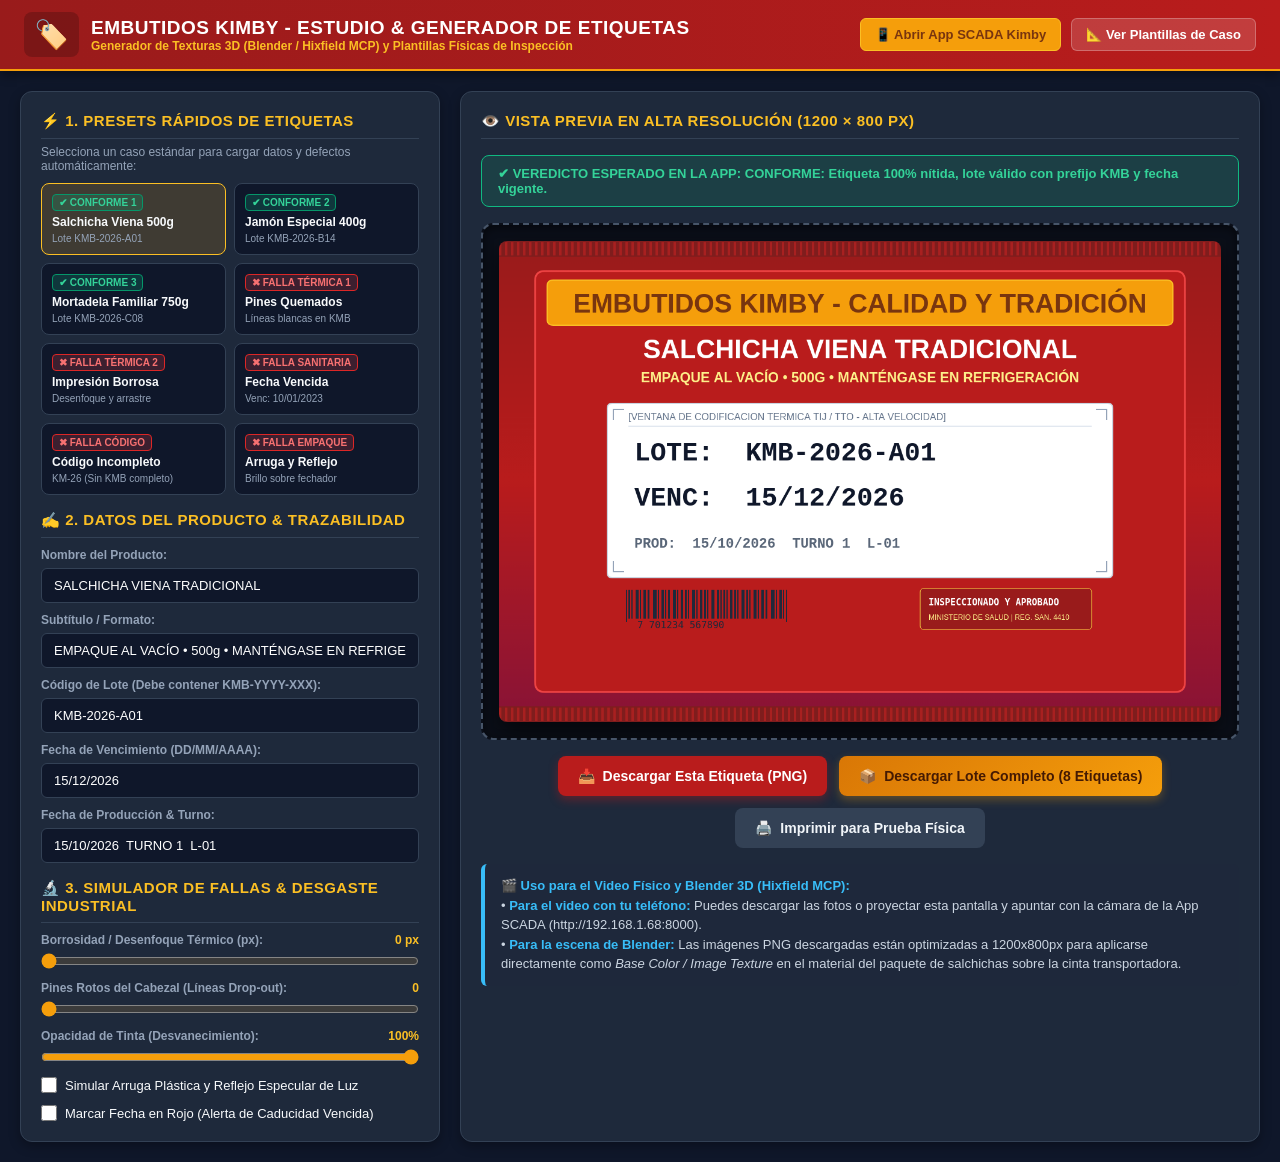
==== generador.html @ b0fef4cc "feat: Sistema de Control de Calidad y Trazabilidad OCR Kimby (ULSA 2026)" ====
<!DOCTYPE html>
<html lang="es">
<head>
    <meta charset="UTF-8">
    <meta name="viewport" content="width=device-width, initial-scale=1.0">
    <title>Estudio & Generador de Etiquetas - Embutidos Kimby (Caso 1)</title>
    <style>
        :root {
            --kimby-red: #b91c1c;
            --kimby-dark-red: #7f1d1d;
            --kimby-yellow: #f59e0b;
            --kimby-gold: #fbbf24;
            --kimby-bg: #0f172a;
            --card-bg: #1e293b;
            --border-color: #334155;
            --text-main: #f8fafc;
            --text-muted: #94a3b8;
            --success: #10b981;
            --danger: #ef4444;
        }

        * {
            box-sizing: border-box;
            margin: 0;
            padding: 0;
            font-family: -apple-system, BlinkMacSystemFont, "Segoe UI", Roboto, Helvetica, Arial, sans-serif;
        }

        body {
            background-color: var(--kimby-bg);
            color: var(--text-main);
            min-height: 100vh;
            display: flex;
            flex-direction: column;
        }

        /* Top Bar */
        header {
            background: linear-gradient(90deg, #991b1b 0%, #b91c1c 100%);
            border-bottom: 2px solid var(--kimby-yellow);
            padding: 12px 24px;
            display: flex;
            justify-content: space-between;
            align-items: center;
            box-shadow: 0 4px 10px rgba(0, 0, 0, 0.4);
            flex-wrap: wrap;
            gap: 12px;
        }

        .brand {
            display: flex;
            align-items: center;
            gap: 12px;
        }

        .brand-icon {
            font-size: 28px;
            background: rgba(0, 0, 0, 0.2);
            padding: 6px 10px;
            border-radius: 8px;
        }

        .brand-title {
            font-size: 19px;
            font-weight: 900;
            letter-spacing: 0.5px;
            color: #ffffff;
        }

        .brand-sub {
            font-size: 12px;
            color: var(--kimby-gold);
            font-weight: 600;
        }

        .nav-links {
            display: flex;
            gap: 10px;
        }

        .nav-btn {
            background: rgba(255, 255, 255, 0.15);
            color: #ffffff;
            text-decoration: none;
            padding: 8px 14px;
            border-radius: 6px;
            font-size: 13px;
            font-weight: bold;
            transition: all 0.2s;
            display: inline-flex;
            align-items: center;
            gap: 6px;
            border: 1px solid rgba(255, 255, 255, 0.25);
        }

        .nav-btn:hover {
            background: rgba(255, 255, 255, 0.3);
            border-color: #ffffff;
        }

        .nav-btn-primary {
            background: var(--kimby-yellow);
            color: #78350f;
            border-color: var(--kimby-gold);
        }

        .nav-btn-primary:hover {
            background: #fcd34d;
        }

        /* Layout Grid */
        .workspace {
            display: grid;
            grid-template-columns: 420px 1fr;
            gap: 20px;
            padding: 20px;
            max-width: 1600px;
            margin: 0 auto;
            width: 100%;
            flex: 1;
        }

        @media (max-width: 1024px) {
            .workspace {
                grid-template-columns: 1fr;
            }
        }

        /* Panels */
        .panel {
            background: var(--card-bg);
            border: 1px solid var(--border-color);
            border-radius: 12px;
            padding: 20px;
            box-shadow: 0 4px 12px rgba(0, 0, 0, 0.3);
            display: flex;
            flex-direction: column;
            gap: 16px;
        }

        .panel-title {
            font-size: 15px;
            font-weight: bold;
            color: var(--kimby-gold);
            text-transform: uppercase;
            letter-spacing: 0.5px;
            border-bottom: 1px solid var(--border-color);
            padding-bottom: 8px;
            display: flex;
            align-items: center;
            gap: 8px;
        }

        /* Presets Grid */
        .presets-grid {
            display: grid;
            grid-template-columns: 1fr 1fr;
            gap: 8px;
        }

        .preset-btn {
            background: #0f172a;
            border: 1px solid var(--border-color);
            color: var(--text-main);
            padding: 10px;
            border-radius: 8px;
            font-size: 12px;
            text-align: left;
            cursor: pointer;
            transition: all 0.15s;
            display: flex;
            flex-direction: column;
            gap: 4px;
        }

        .preset-btn:hover {
            border-color: var(--kimby-yellow);
            background: #1e293b;
        }

        .preset-btn.active {
            border-color: var(--kimby-gold);
            background: rgba(245, 158, 11, 0.15);
        }

        .preset-tag {
            font-size: 10px;
            font-weight: bold;
            text-transform: uppercase;
            padding: 2px 6px;
            border-radius: 4px;
            width: fit-content;
        }

        .tag-pass {
            background: rgba(16, 185, 129, 0.2);
            color: #34d399;
            border: 1px solid #059669;
        }

        .tag-defect {
            background: rgba(239, 68, 68, 0.2);
            color: #f87171;
            border: 1px solid #dc2626;
        }

        /* Form Fields */
        .form-group {
            display: flex;
            flex-direction: column;
            gap: 6px;
        }

        .form-group label {
            font-size: 12px;
            font-weight: 600;
            color: var(--text-muted);
            display: flex;
            justify-content: space-between;
        }

        .form-control {
            background: #0f172a;
            border: 1px solid var(--border-color);
            color: #ffffff;
            padding: 9px 12px;
            border-radius: 6px;
            font-size: 13px;
            outline: none;
            transition: border-color 0.2s;
        }

        .form-control:focus {
            border-color: var(--kimby-yellow);
        }

        .range-slider {
            display: flex;
            align-items: center;
            gap: 10px;
        }

        .range-slider input[type="range"] {
            flex: 1;
            accent-color: var(--kimby-yellow);
        }

        .slider-val {
            font-size: 12px;
            font-weight: bold;
            color: var(--kimby-gold);
            min-width: 45px;
            text-align: right;
        }

        .checkbox-group {
            display: flex;
            align-items: center;
            gap: 8px;
            font-size: 13px;
            cursor: pointer;
            user-select: none;
        }

        .checkbox-group input {
            accent-color: var(--kimby-red);
            width: 16px;
            height: 16px;
        }

        /* Right Panel: Canvas & Preview */
        .preview-container {
            display: flex;
            flex-direction: column;
            align-items: center;
            gap: 16px;
            width: 100%;
        }

        .canvas-wrapper {
            background: #0b0f19;
            padding: 16px;
            border-radius: 12px;
            border: 2px dashed #475569;
            box-shadow: inset 0 2px 10px rgba(0,0,0,0.5);
            max-width: 100%;
            overflow-x: auto;
            display: flex;
            justify-content: center;
        }

        #labelCanvas {
            max-width: 100%;
            height: auto;
            border-radius: 8px;
            box-shadow: 0 10px 25px rgba(0, 0, 0, 0.6);
        }

        /* Action Buttons */
        .actions-row {
            display: flex;
            gap: 12px;
            flex-wrap: wrap;
            width: 100%;
            justify-content: center;
        }

        .btn-action {
            background: var(--kimby-red);
            color: #ffffff;
            border: none;
            padding: 12px 20px;
            border-radius: 8px;
            font-size: 14px;
            font-weight: bold;
            cursor: pointer;
            display: inline-flex;
            align-items: center;
            gap: 8px;
            transition: all 0.2s;
            box-shadow: 0 4px 10px rgba(185, 28, 28, 0.4);
        }

        .btn-action:hover {
            background: #dc2626;
            transform: translateY(-1px);
        }

        .btn-gold {
            background: linear-gradient(135deg, #d97706 0%, #f59e0b 100%);
            color: #451a03;
            box-shadow: 0 4px 10px rgba(245, 158, 11, 0.3);
        }

        .btn-gold:hover {
            background: linear-gradient(135deg, #b45309 0%, #d97706 100%);
            color: #ffffff;
        }

        .btn-secondary {
            background: #334155;
            color: #f1f5f9;
            box-shadow: none;
        }

        .btn-secondary:hover {
            background: #475569;
        }

        /* Instruction & Blender Info */
        .info-box {
            background: rgba(30, 41, 59, 0.8);
            border-left: 4px solid #38bdf8;
            padding: 12px 16px;
            border-radius: 6px;
            font-size: 13px;
            line-height: 1.5;
            color: #cbd5e1;
        }

        .info-box strong {
            color: #38bdf8;
        }

        .qc-verdict-box {
            display: flex;
            align-items: center;
            gap: 12px;
            padding: 10px 16px;
            border-radius: 8px;
            font-size: 13px;
            font-weight: bold;
            width: 100%;
        }

        .qc-verdict-pass {
            background: rgba(16, 185, 129, 0.15);
            border: 1px solid #10b981;
            color: #34d399;
        }

        .qc-verdict-reject {
            background: rgba(239, 68, 68, 0.15);
            border: 1px solid #ef4444;
            color: #f87171;
        }
    </style>
</head>
<body>

    <!-- Header -->
    <header>
        <div class="brand">
            <div class="brand-icon">🏷️</div>
            <div>
                <div class="brand-title">EMBUTIDOS KIMBY - ESTUDIO & GENERADOR DE ETIQUETAS</div>
                <div class="brand-sub">Generador de Texturas 3D (Blender / Hixfield MCP) y Plantillas Físicas de Inspección</div>
            </div>
        </div>
        <div class="nav-links">
            <a href="index.html" class="nav-btn nav-btn-primary">📱 Abrir App SCADA Kimby</a>
            <a href="plantilla_estandar.html" class="nav-btn">📐 Ver Plantillas de Caso</a>
        </div>
    </header>

    <!-- Workspace -->
    <div class="workspace">

        <!-- Controls Column -->
        <div class="panel">

            <!-- Presets -->
            <div>
                <div class="panel-title">⚡ 1. Presets Rápidos de Etiquetas</div>
                <p style="font-size: 12px; color: var(--text-muted); margin: 6px 0 10px 0;">
                    Selecciona un caso estándar para cargar datos y defectos automáticamente:
                </p>
                <div class="presets-grid">
                    <button class="preset-btn active" onclick="loadPreset(0)">
                        <span class="preset-tag tag-pass">✔ Conforme 1</span>
                        <strong>Salchicha Viena 500g</strong>
                        <span style="font-size: 10px; color: var(--text-muted);">Lote KMB-2026-A01</span>
                    </button>
                    <button class="preset-btn" onclick="loadPreset(1)">
                        <span class="preset-tag tag-pass">✔ Conforme 2</span>
                        <strong>Jamón Especial 400g</strong>
                        <span style="font-size: 10px; color: var(--text-muted);">Lote KMB-2026-B14</span>
                    </button>
                    <button class="preset-btn" onclick="loadPreset(2)">
                        <span class="preset-tag tag-pass">✔ Conforme 3</span>
                        <strong>Mortadela Familiar 750g</strong>
                        <span style="font-size: 10px; color: var(--text-muted);">Lote KMB-2026-C08</span>
                    </button>
                    <button class="preset-btn" onclick="loadPreset(3)">
                        <span class="preset-tag tag-defect">✖ Falla Térmica 1</span>
                        <strong>Pines Quemados</strong>
                        <span style="font-size: 10px; color: var(--text-muted);">Líneas blancas en KMB</span>
                    </button>
                    <button class="preset-btn" onclick="loadPreset(4)">
                        <span class="preset-tag tag-defect">✖ Falla Térmica 2</span>
                        <strong>Impresión Borrosa</strong>
                        <span style="font-size: 10px; color: var(--text-muted);">Desenfoque y arrastre</span>
                    </button>
                    <button class="preset-btn" onclick="loadPreset(5)">
                        <span class="preset-tag tag-defect">✖ Falla Sanitaria</span>
                        <strong>Fecha Vencida</strong>
                        <span style="font-size: 10px; color: var(--text-muted);">Venc: 10/01/2023</span>
                    </button>
                    <button class="preset-btn" onclick="loadPreset(6)">
                        <span class="preset-tag tag-defect">✖ Falla Código</span>
                        <strong>Código Incompleto</strong>
                        <span style="font-size: 10px; color: var(--text-muted);">KM-26 (Sin KMB completo)</span>
                    </button>
                    <button class="preset-btn" onclick="loadPreset(7)">
                        <span class="preset-tag tag-defect">✖ Falla Empaque</span>
                        <strong>Arruga y Reflejo</strong>
                        <span style="font-size: 10px; color: var(--text-muted);">Brillo sobre fechador</span>
                    </button>
                </div>
            </div>

            <!-- Basic Text Data -->
            <div>
                <div class="panel-title">✍️ 2. Datos del Producto & Trazabilidad</div>
                <div style="display: flex; flex-direction: column; gap: 10px; margin-top: 10px;">
                    <div class="form-group">
                        <label>Nombre del Producto:</label>
                        <input type="text" id="inputProduct" class="form-control" value="SALCHICHA VIENA TRADICIONAL" oninput="renderLabel()">
                    </div>
                    <div class="form-group">
                        <label>Subtítulo / Formato:</label>
                        <input type="text" id="inputSub" class="form-control" value="EMPAQUE AL VACÍO • 500g • MANTÉNGASE EN REFRIGERACIÓN" oninput="renderLabel()">
                    </div>
                    <div class="form-group">
                        <label>Código de Lote (Debe contener KMB-YYYY-XXX):</label>
                        <input type="text" id="inputLote" class="form-control" value="KMB-2026-A01" oninput="renderLabel()">
                    </div>
                    <div class="form-group">
                        <label>Fecha de Vencimiento (DD/MM/AAAA):</label>
                        <input type="text" id="inputVenc" class="form-control" value="15/12/2026" oninput="renderLabel()">
                    </div>
                    <div class="form-group">
                        <label>Fecha de Producción & Turno:</label>
                        <input type="text" id="inputProd" class="form-control" value="15/10/2026  TURNO 1  L-01" oninput="renderLabel()">
                    </div>
                </div>
            </div>

            <!-- Defect Modifiers -->
            <div>
                <div class="panel-title">🔬 3. Simulador de Fallas & Desgaste Industrial</div>
                <div style="display: flex; flex-direction: column; gap: 12px; margin-top: 10px;">
                    
                    <div class="form-group">
                        <label>
                            <span>Borrosidad / Desenfoque Térmico (px):</span>
                            <span id="valBlur" class="slider-val">0 px</span>
                        </label>
                        <div class="range-slider">
                            <input type="range" id="sliderBlur" min="0" max="10" step="0.5" value="0" oninput="updateDefectValues()">
                        </div>
                    </div>

                    <div class="form-group">
                        <label>
                            <span>Pines Rotos del Cabezal (Líneas Drop-out):</span>
                            <span id="valPins" class="slider-val">0</span>
                        </label>
                        <div class="range-slider">
                            <input type="range" id="sliderPins" min="0" max="6" step="1" value="0" oninput="updateDefectValues()">
                        </div>
                    </div>

                    <div class="form-group">
                        <label>
                            <span>Opacidad de Tinta (Desvanecimiento):</span>
                            <span id="valOpacity" class="slider-val">100%</span>
                        </label>
                        <div class="range-slider">
                            <input type="range" id="sliderOpacity" min="30" max="100" step="5" value="100" oninput="updateDefectValues()">
                        </div>
                    </div>

                    <div class="checkbox-group">
                        <input type="checkbox" id="chkWrinkle" onchange="renderLabel()">
                        <label for="chkWrinkle">Simular Arruga Plástica y Reflejo Especular de Luz</label>
                    </div>

                    <div class="checkbox-group">
                        <input type="checkbox" id="chkRedVenc" onchange="renderLabel()">
                        <label for="chkRedVenc">Marcar Fecha en Rojo (Alerta de Caducidad Vencida)</label>
                    </div>
                </div>
            </div>

        </div>

        <!-- Preview Column -->
        <div class="panel">
            <div class="panel-title">👁️ Vista Previa en Alta Resolución (1200 × 800 px)</div>

            <!-- Live Prediction Status according to app rules -->
            <div id="verdictBox" class="qc-verdict-box qc-verdict-pass">
                <span>✔ <strong>VEREDICTO ESPERADO EN LA APP KIMBY:</strong> CONFORME (Aprobada por OCR y Regla de Fecha)</span>
            </div>

            <!-- Canvas Viewport -->
            <div class="canvas-wrapper">
                <canvas id="labelCanvas" width="1200" height="800"></canvas>
            </div>

            <!-- Action Buttons -->
            <div class="actions-row">
                <button class="btn-action" onclick="downloadCurrentLabel()">
                    <span>📥</span> Descargar Esta Etiqueta (PNG)
                </button>
                <button class="btn-action btn-gold" onclick="downloadAllPack()">
                    <span>📦</span> Descargar Lote Completo (8 Etiquetas)
                </button>
                <button class="btn-action btn-secondary" onclick="window.print()">
                    <span>🖨️</span> Imprimir para Prueba Física
                </button>
            </div>

            <!-- Blender & Hixfield Info -->
            <div class="info-box">
                <strong>🎬 Uso para el Video Físico y Blender 3D (Hixfield MCP):</strong><br>
                • <strong>Para el video con tu teléfono:</strong> Puedes descargar las fotos o proyectar esta pantalla y apuntar con la cámara de la App SCADA (<code>http://192.168.1.68:8000</code>).<br>
                • <strong>Para la escena de Blender:</strong> Las imágenes PNG descargadas están optimizadas a 1200x800px para aplicarse directamente como <em>Base Color / Image Texture</em> en el material del paquete de salchichas sobre la cinta transportadora.
            </div>

        </div>

    </div>

    <script>
        // Preset configurations
        const PRESETS = [
            {
                name: "Conforme 1 - Salchicha 500g",
                prod: "SALCHICHA VIENA TRADICIONAL",
                sub: "EMPAQUE AL VACÍO • 500g • MANTÉNGASE EN REFRIGERACIÓN",
                lote: "KMB-2026-A01",
                venc: "15/12/2026",
                meta: "15/10/2026  TURNO 1  L-01",
                blur: 0,
                pins: 0,
                opacity: 100,
                wrinkle: false,
                redVenc: false,
                expected: "pass",
                reason: "Contiene prefijo KMB, longitud completa de lote y fecha vigente posterior al turno."
            },
            {
                name: "Conforme 2 - Jamón Pierna 400g",
                prod: "JAMÓN COCIDO ESPECIAL PIERNA",
                sub: "REBANADO FINO • 400g • MANTÉNGASE EN REFRIGERACIÓN",
                lote: "KMB-2026-B14",
                venc: "20/01/2027",
                meta: "20/10/2026  TURNO 2  L-03",
                blur: 0,
                pins: 0,
                opacity: 100,
                wrinkle: false,
                redVenc: false,
                expected: "pass",
                reason: "Lectura 100% nítida, lote trazable y fecha futura."
            },
            {
                name: "Conforme 3 - Mortadela Familiar 750g",
                prod: "MORTADELA FAMILIAR SUPREMA",
                sub: "EMPAQUE AL VACÍO • 750g • MANTÉNGASE EN REFRIGERACIÓN",
                lote: "KMB-2026-C08",
                venc: "05/02/2027",
                meta: "25/10/2026  TURNO 1  L-02",
                blur: 0,
                pins: 0,
                opacity: 100,
                wrinkle: false,
                redVenc: false,
                expected: "pass",
                reason: "Lote Kimby conforme con caracteres íntegros."
            },
            {
                name: "Falla Térmica 1 - Pines Quemados",
                prod: "SALCHICHA VIENA TRADICIONAL",
                sub: "EMPAQUE AL VACÍO • 500g • MANTÉNGASE EN REFRIGERACIÓN",
                lote: "KMB-2026-A01",
                venc: "15/12/2026",
                meta: "15/10/2026  TURNO 1  L-01",
                blur: 0.8,
                pins: 3,
                opacity: 90,
                wrinkle: false,
                redVenc: false,
                expected: "reject",
                reason: "Líneas drop-out cortan caracteres clave. OCR no puede segmentar KMB -> Brazo eyector neumático se activa."
            },
            {
                name: "Falla Térmica 2 - Impresión Borrosa",
                prod: "SALCHICHA VIENA TRADICIONAL",
                sub: "EMPAQUE AL VACÍO • 500g • MANTÉNGASE EN REFRIGERACIÓN",
                lote: "KMB-2026-A01",
                venc: "15/12/2026",
                meta: "15/10/2026  TURNO 1  L-01",
                blur: 5.5,
                pins: 0,
                opacity: 65,
                wrinkle: false,
                redVenc: false,
                expected: "reject",
                reason: "Falla menor de cabezal térmico reportada en el caso Kimby. Tinta frotada e ilegible -> Rechazo inmediato."
            },
            {
                name: "Falla Sanitaria - Fecha Vencida",
                prod: "SALCHICHA VIENA TRADICIONAL",
                sub: "EMPAQUE AL VACÍO • 500g • MANTÉNGASE EN REFRIGERACIÓN",
                lote: "KMB-2026-A01",
                venc: "10/01/2023",
                meta: "10/07/2022  TURNO 1  L-01",
                blur: 0,
                pins: 0,
                opacity: 100,
                wrinkle: false,
                redVenc: true,
                expected: "reject",
                reason: "OCR lee correctamente, pero el motor de reglas detecta fecha menor a la actual -> Bloqueo sanitario y descarte."
            },
            {
                name: "Falla Código - Incompleto / Sin KMB",
                prod: "SALCHICHA VIENA TRADICIONAL",
                sub: "EMPAQUE AL VACÍO • 500g • MANTÉNGASE EN REFRIGERACIÓN",
                lote: "KM-26",
                venc: "15/--/----",
                meta: "15/10/2026  TURNO 1  L-01",
                blur: 2.5,
                pins: 0,
                opacity: 70,
                wrinkle: false,
                redVenc: false,
                expected: "reject",
                reason: "No cumple con la condición KMB y la longitud requerida (menos de 10 caracteres) -> Descarte automático."
            },
            {
                name: "Falla Empaque - Arruga y Reflejo",
                prod: "SALCHICHA VIENA TRADICIONAL",
                sub: "EMPAQUE AL VACÍO • 500g • MANTÉNGASE EN REFRIGERACIÓN",
                lote: "KMB-2026-A01",
                venc: "15/12/2026",
                meta: "15/10/2026  TURNO 1  L-01",
                blur: 0,
                pins: 0,
                opacity: 100,
                wrinkle: true,
                redVenc: false,
                expected: "reject",
                reason: "Pliegue del empaque al vacío y reflejo especular sobre el fechador impiden lectura nítida."
            }
        ];

        let activePresetIndex = 0;

        function loadPreset(idx) {
            activePresetIndex = idx;
            const p = PRESETS[idx];
            document.querySelectorAll('.preset-btn').forEach((b, i) => {
                b.classList.toggle('active', i === idx);
            });

            document.getElementById('inputProduct').value = p.prod;
            document.getElementById('inputSub').value = p.sub;
            document.getElementById('inputLote').value = p.lote;
            document.getElementById('inputVenc').value = p.venc;
            document.getElementById('inputProd').value = p.meta;

            document.getElementById('sliderBlur').value = p.blur;
            document.getElementById('sliderPins').value = p.pins;
            document.getElementById('sliderOpacity').value = p.opacity;
            document.getElementById('chkWrinkle').checked = p.wrinkle;
            document.getElementById('chkRedVenc').checked = p.redVenc;

            updateDefectValues();
        }

        function updateDefectValues() {
            const blurVal = parseFloat(document.getElementById('sliderBlur').value);
            const pinsVal = parseInt(document.getElementById('sliderPins').value);
            const opVal = parseInt(document.getElementById('sliderOpacity').value);

            document.getElementById('valBlur').textContent = blurVal + ' px';
            document.getElementById('valPins').textContent = pinsVal;
            document.getElementById('valOpacity').textContent = opVal + '%';

            renderLabel();
        }

        // Draw barcode helper
        function drawBarcode(ctx, x, y, width, height) {
            let curX = x;
            const seed = [3, 2, 5, 2, 4, 3, 6, 2, 4, 2, 3, 5, 2, 4, 3, 2, 5, 2, 4, 3, 2, 5, 4, 2, 3, 2, 4, 3, 2, 5];
            let i = 0;
            ctx.fillStyle = "#1e293b";
            while (curX < x + width) {
                const bw = seed[i % seed.length];
                const sw = seed[(i + 1) % seed.length];
                ctx.fillRect(curX, y, bw, height);
                curX += bw + sw;
                i++;
            }
            // End guards
            ctx.fillRect(x - 4, y, 2, height + 6);
            ctx.fillRect(x + width + 2, y, 2, height + 6);

            ctx.fillStyle = "#1e293b";
            ctx.font = "16px Consolas, monospace";
            ctx.fillText("7 701234 567890", x + 15, y + height + 16);
        }

        function renderLabel() {
            const canvas = document.getElementById('labelCanvas');
            const ctx = canvas.getContext('2d');
            const W = 1200;
            const H = 800;

            const productTitle = document.getElementById('inputProduct').value || "EMBUTIDO KIMBY";
            const productSub = document.getElementById('inputSub').value || "PRODUCTO CARNICO";
            const lotStr = document.getElementById('inputLote').value || "KMB-XXXX-XXX";
            const vencStr = document.getElementById('inputVenc').value || "DD/MM/AAAA";
            const prodStr = document.getElementById('inputProd').value || "TURNO 1";

            const blurPx = parseFloat(document.getElementById('sliderBlur').value);
            const pinDrops = parseInt(document.getElementById('sliderPins').value);
            const opacity = parseInt(document.getElementById('sliderOpacity').value) / 100;
            const wrinkle = document.getElementById('chkWrinkle').checked;
            const redVenc = document.getElementById('chkRedVenc').checked;

            // Update expected verdict box
            const verdictBox = document.getElementById('verdictBox');
            let isPass = true;
            let verdictReason = "";

            if (!lotStr.toUpperCase().includes("KMB")) {
                isPass = false;
                verdictReason = "RECHAZO: El código no contiene el prefijo obligatorio 'KMB'.";
            } else if (lotStr.length < 10) {
                isPass = false;
                verdictReason = "RECHAZO: Longitud insuficiente del código de lote (< 10 caracteres).";
            } else if (blurPx >= 3.0 || pinDrops >= 2) {
                isPass = false;
                verdictReason = "RECHAZO: Tinta degradada/borrosa o pines quemados del cabezal térmico impiden lectura 100%.";
            } else if (redVenc || vencStr.includes("2020") || vencStr.includes("2021") || vencStr.includes("2022") || vencStr.includes("2023")) {
                isPass = false;
                verdictReason = "RECHAZO: Fecha de vencimiento caducada detectada por regla sanitaria.";
            } else {
                verdictReason = "CONFORME: Etiqueta 100% nítida, lote válido con prefijo KMB y fecha vigente.";
            }

            if (isPass) {
                verdictBox.className = "qc-verdict-box qc-verdict-pass";
                verdictBox.innerHTML = `<span>✔ <strong>VEREDICTO ESPERADO EN LA APP:</strong> ${verdictReason}</span>`;
            } else {
                verdictBox.className = "qc-verdict-box qc-verdict-reject";
                verdictBox.innerHTML = `<span>✖ <strong>VEREDICTO ESPERADO EN LA APP:</strong> ${verdictReason}</span>`;
            }

            // 1. Draw Packaging Base (Kimby Red vacuum sealed look)
            ctx.clearRect(0, 0, W, H);
            
            const grad = ctx.createLinearGradient(0, 0, 0, H);
            grad.addColorStop(0, '#991b1b');
            grad.addColorStop(0.5, '#b91c1c');
            grad.addColorStop(1, '#881337');
            ctx.fillStyle = grad;
            ctx.fillRect(0, 0, W, H);

            // Sealed seams top and bottom
            ctx.fillStyle = "#7f1d1d";
            ctx.fillRect(0, 0, W, 26);
            ctx.fillRect(0, H - 26, W, 26);

            ctx.fillStyle = "#a82020";
            for (let x = 0; x < W; x += 10) {
                ctx.fillRect(x, 2, 4, 22);
                ctx.fillRect(x, H - 24, 4, 22);
            }

            // Central Card
            const cardX = 60, cardY = 50, cardW = W - 120, cardH = H - 100;
            ctx.fillStyle = "#b91c1c";
            ctx.strokeStyle = "#ef4444";
            ctx.lineWidth = 3;
            roundRect(ctx, cardX, cardY, cardW, cardH, 16, true, true);

            // Ribbon Gold Header
            const ribX = cardX + 20, ribY = cardY + 15, ribW = cardW - 40, ribH = 75;
            ctx.fillStyle = "#f59e0b";
            ctx.strokeStyle = "#fbbf24";
            ctx.lineWidth = 2;
            roundRect(ctx, ribX, ribY, ribW, ribH, 10, true, true);

            ctx.fillStyle = "#78350f";
            ctx.font = "bold 44px Arial, sans-serif";
            ctx.textAlign = "center";
            ctx.fillText("EMBUTIDOS KIMBY - CALIDAD Y TRADICIÓN", W / 2, ribY + 54);

            // Product Title & Subtitle
            ctx.fillStyle = "#ffffff";
            ctx.font = "bold 44px Arial, sans-serif";
            ctx.fillText(productTitle.toUpperCase(), W / 2, ribY + 130);

            ctx.fillStyle = "#fef08a";
            ctx.font = "bold 23px Arial, sans-serif";
            ctx.fillText(productSub.toUpperCase(), W / 2, ribY + 170);

            // Thermal window coordinates
            const winW = 840, winH = 290;
            const winX = (W - winW) / 2;
            const winY = ribY + 205;

            // Matte White thermal window
            ctx.fillStyle = "#ffffff";
            ctx.strokeStyle = "#cbd5e1";
            ctx.lineWidth = 2;
            roundRect(ctx, winX, winY, winW, winH, 8, true, true);

            // Registration marks
            ctx.strokeStyle = "#94a3b8";
            ctx.lineWidth = 2;
            // TL
            ctx.beginPath(); ctx.moveTo(winX + 10, winY + 28); ctx.lineTo(winX + 10, winY + 10); ctx.lineTo(winX + 28, winY + 10); ctx.stroke();
            // TR
            ctx.beginPath(); ctx.moveTo(winX + winW - 28, winY + 10); ctx.lineTo(winX + winW - 10, winY + 10); ctx.lineTo(winX + winW - 10, winY + 28); ctx.stroke();
            // BL
            ctx.beginPath(); ctx.moveTo(winX + 10, winY + winH - 28); ctx.lineTo(winX + 10, winY + winH - 10); ctx.lineTo(winX + 28, winY + winH - 10); ctx.stroke();
            // BR
            ctx.beginPath(); ctx.moveTo(winX + winW - 28, winY + winH - 10); ctx.lineTo(winX + winW - 10, winY + winH - 10); ctx.lineTo(winX + winW - 10, winY + winH - 28); ctx.stroke();

            // Tag line inside window
            ctx.textAlign = "left";
            ctx.fillStyle = "#64748b";
            ctx.font = "16px Arial, sans-serif";
            ctx.fillText("[VENTANA DE CODIFICACION TERMICA TIJ / TTO - ALTA VELOCIDAD]", winX + 35, winY + 28);

            ctx.strokeStyle = "#e2e8f0";
            ctx.beginPath();
            ctx.moveTo(winX + 35, winY + 38);
            ctx.lineTo(winX + winW - 35, winY + 38);
            ctx.stroke();

            // 2. Render Thermal Printed Text on an offscreen canvas to apply blur & pins cleanly
            const tCanvas = document.createElement('canvas');
            tCanvas.width = winW;
            tCanvas.height = winH;
            const tCtx = tCanvas.getContext('2d');

            tCtx.fillStyle = redVenc ? "#b91c1c" : `rgba(15, 23, 42, ${opacity})`;
            tCtx.font = "bold 44px 'Courier New', Courier, monospace";

            const textX = 45;
            const textY1 = 95;
            const textY2 = 170;
            const textY3 = 240;

            tCtx.fillStyle = `rgba(15, 23, 42, ${opacity})`;
            tCtx.fillText(`LOTE:  ${lotStr}`, textX, textY1);

            tCtx.fillStyle = redVenc ? "#b91c1c" : `rgba(15, 23, 42, ${opacity})`;
            tCtx.fillText(`VENC:  ${vencStr}`, textX, textY2);

            tCtx.fillStyle = `rgba(71, 85, 105, ${opacity * 0.9})`;
            tCtx.font = "bold 23px 'Courier New', Courier, monospace";
            tCtx.fillText(`PROD:  ${prodStr}`, textX, textY3);

            // Broken pin dropouts
            if (pinDrops > 0) {
                tCtx.fillStyle = "#ffffff";
                const dropYPositions = [
                    textY1 - 25,
                    textY1 - 10,
                    textY2 - 25,
                    textY2 - 10,
                    textY1 - 18,
                    textY2 - 18
                ];
                for (let d = 0; d < pinDrops && d < dropYPositions.length; d++) {
                    tCtx.fillRect(textX - 10, dropYPositions[d], winW - 50, 4);
                }
            }

            // Draw thermal canvas onto main canvas with blur if needed
            ctx.save();
            if (blurPx > 0) {
                ctx.filter = `blur(${blurPx}px)`;
            }
            ctx.drawImage(tCanvas, winX, winY);
            ctx.restore();

            // Plastic Wrinkle and glare overlay
            if (wrinkle) {
                ctx.save();
                const glareGrad = ctx.createLinearGradient(winX + 150, winY, winX + 320, winY + winH);
                glareGrad.addColorStop(0, "rgba(255, 255, 255, 0)");
                glareGrad.addColorStop(0.4, "rgba(255, 255, 255, 0.75)");
                glareGrad.addColorStop(0.6, "rgba(255, 255, 255, 0.85)");
                glareGrad.addColorStop(1, "rgba(255, 255, 255, 0)");
                ctx.fillStyle = glareGrad;
                ctx.fillRect(winX + 100, winY, 250, winH);

                // Wrinkle crease shadow
                ctx.strokeStyle = "rgba(0, 0, 0, 0.25)";
                ctx.lineWidth = 3;
                ctx.beginPath();
                ctx.moveTo(winX + 220, winY);
                ctx.bezierCurveTo(winX + 240, winY + 100, winX + 200, winY + 180, winX + 230, winY + winH);
                ctx.stroke();
                ctx.restore();
            }

            // Bottom Barcode & Ministry badge
            drawBarcode(ctx, winX + 35, winY + winH + 20, 260, 48);

            const badgeX = winX + winW - 320;
            const badgeY = winY + winH + 18;
            ctx.fillStyle = "#991b1b";
            ctx.strokeStyle = "#fde047";
            ctx.lineWidth = 1;
            roundRect(ctx, badgeX, badgeY, 285, 68, 6, true, true);

            ctx.fillStyle = "#ffffff";
            ctx.font = "bold 15px Consolas, monospace";
            ctx.fillText("INSPECCIONADO Y APROBADO", badgeX + 14, badgeY + 28);

            ctx.fillStyle = "#fef08a";
            ctx.font = "12px Arial, sans-serif";
            ctx.fillText("MINISTERIO DE SALUD | REG. SAN. 4410", badgeX + 14, badgeY + 52);
        }

        // Helper roundRect
        function roundRect(ctx, x, y, width, height, radius, fill, stroke) {
            ctx.beginPath();
            ctx.moveTo(x + radius, y);
            ctx.lineTo(x + width - radius, y);
            ctx.quadraticCurveTo(x + width, y, x + width, y + radius);
            ctx.lineTo(x + width, y + height - radius);
            ctx.quadraticCurveTo(x + width, y + height, x + width - radius, y + height);
            ctx.lineTo(x + radius, y + height);
            ctx.quadraticCurveTo(x, y + height, x, y + height - radius);
            ctx.lineTo(x, y + radius);
            ctx.quadraticCurveTo(x, y, x + radius, y);
            ctx.closePath();
            if (fill) ctx.fill();
            if (stroke) ctx.stroke();
        }

        // Download single label
        function downloadCurrentLabel() {
            const canvas = document.getElementById('labelCanvas');
            const pName = document.getElementById('inputProduct').value.toLowerCase().replace(/[^a-z0-9]/g, '_');
            const lote = document.getElementById('inputLote').value.replace(/[^a-zA-Z0-9]/g, '_');
            const filename = `kimby_etiqueta_${pName}_${lote}.png`;

            const link = document.createElement('a');
            link.download = filename;
            link.href = canvas.toDataURL('image/png');
            link.click();
        }

        // Download all 8 presets sequentially
        async function downloadAllPack() {
            for (let i = 0; i < PRESETS.length; i++) {
                loadPreset(i);
                await new Promise(r => setTimeout(r, 200));
                const canvas = document.getElementById('labelCanvas');
                const link = document.createElement('a');
                const safeName = PRESETS[i].name.toLowerCase().replace(/[^a-z0-9]/g, '_');
                link.download = `kimby_pack_${i + 1}_${safeName}.png`;
                link.href = canvas.toDataURL('image/png');
                link.click();
                await new Promise(r => setTimeout(r, 300));
            }
        }

        // Initial setup
        window.addEventListener('DOMContentLoaded', () => {
            loadPreset(0);
        });
    </script>
</body>
</html>
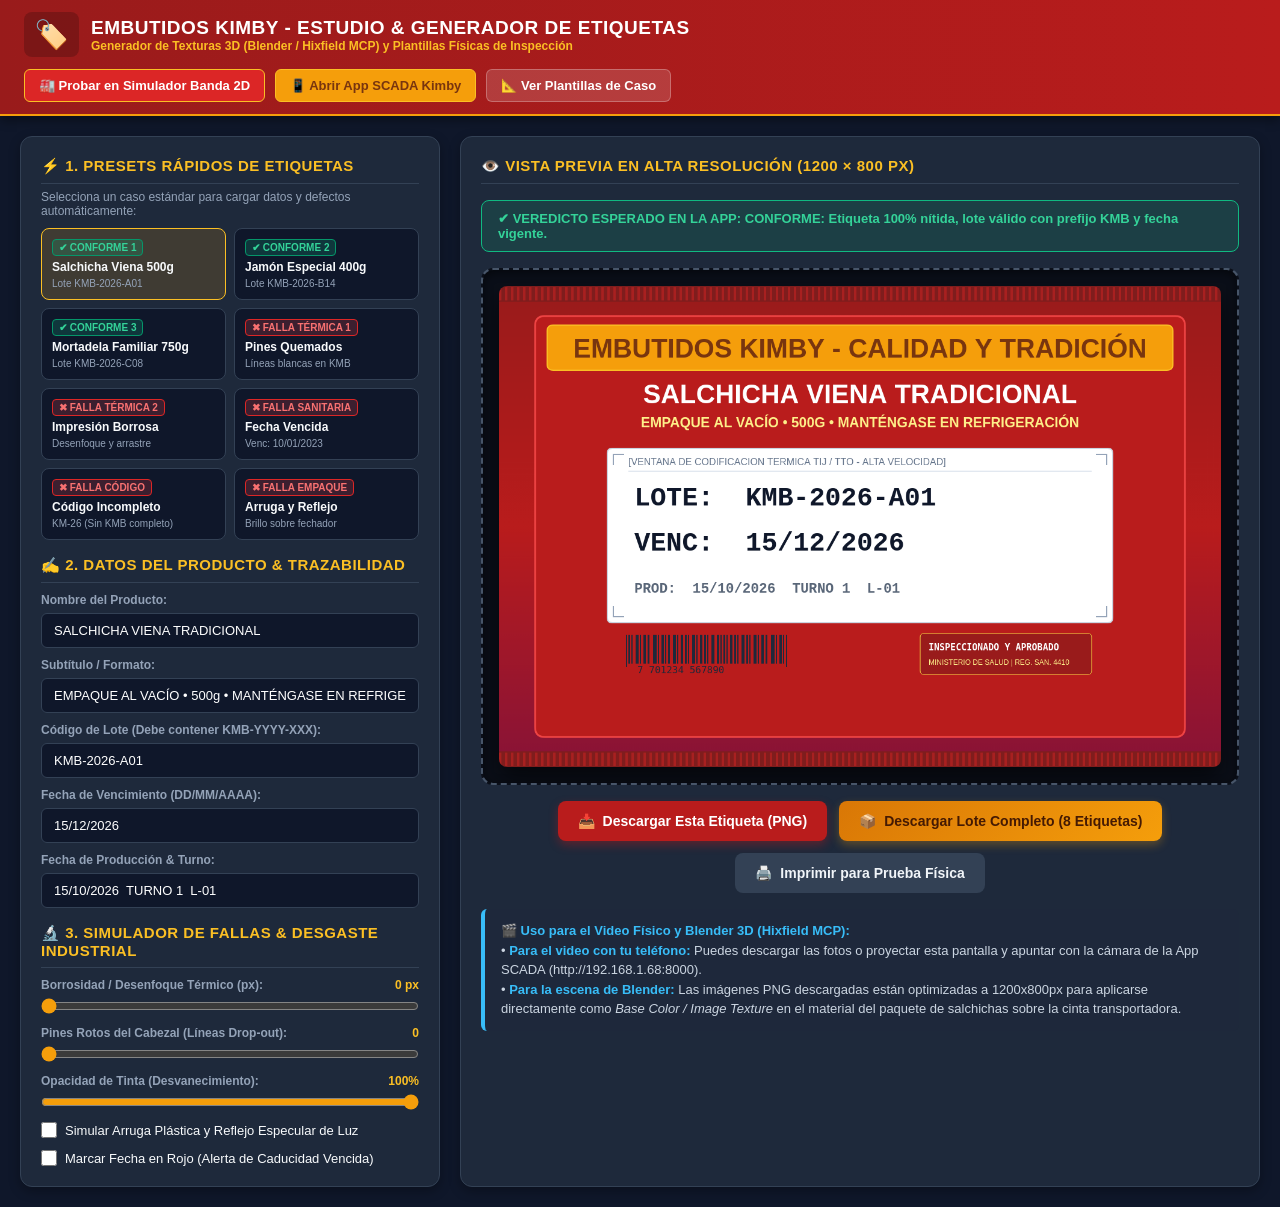
==== commit 4fcf610c: "feat: Simulador 2D interactivo de banda transportadora, captura estroboscópica y pistón neumático FE" ====
--- a/generador.html
+++ b/generador.html
@@ -398,6 +398,7 @@
             </div>
         </div>
         <div class="nav-links">
+            <a href="simulador.html" class="nav-btn nav-btn-primary" style="background: #dc2626; color: white;">🏭 Probar en Simulador Banda 2D</a>
             <a href="index.html" class="nav-btn nav-btn-primary">📱 Abrir App SCADA Kimby</a>
             <a href="plantilla_estandar.html" class="nav-btn">📐 Ver Plantillas de Caso</a>
         </div>
